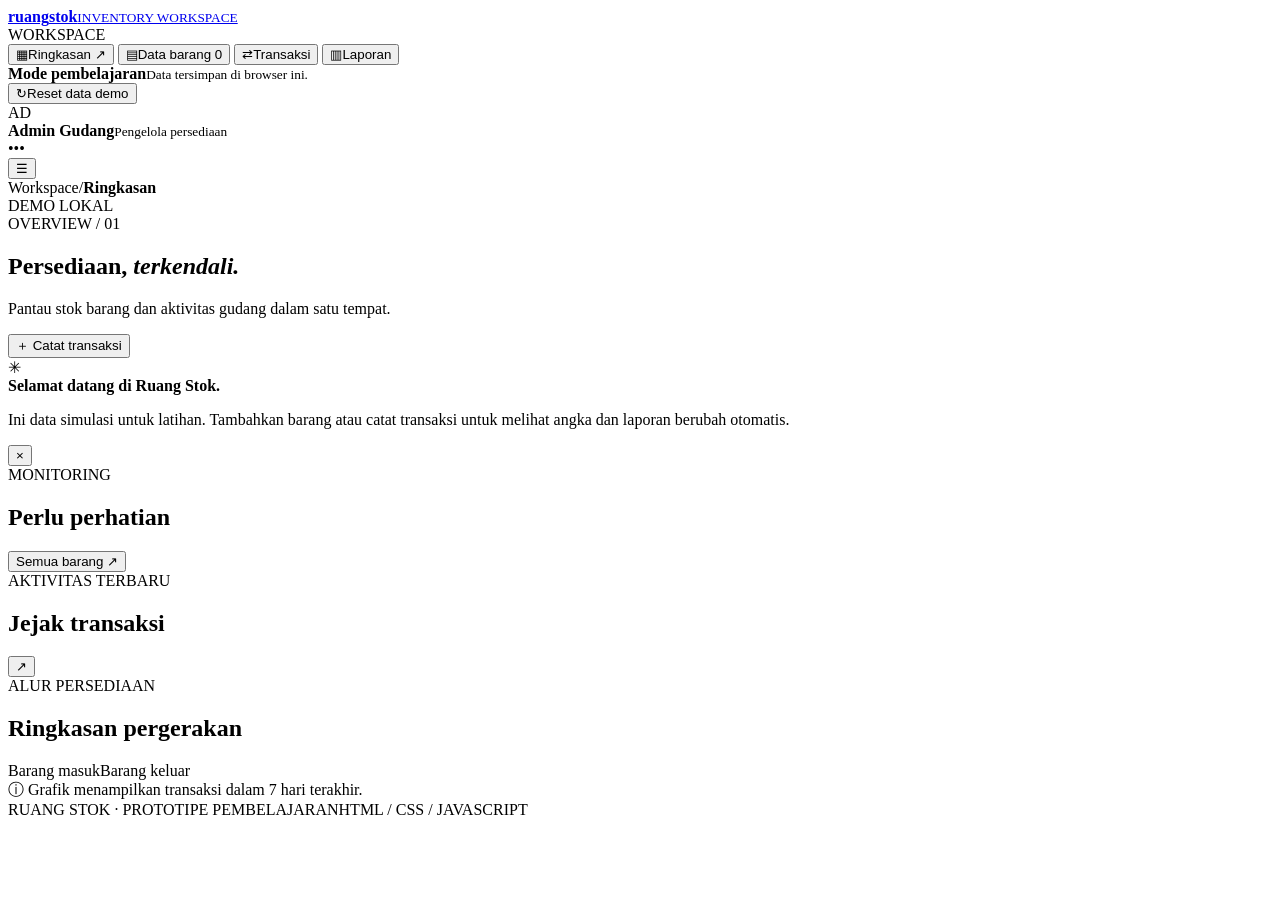
==== index.html @ 241772f0 "Add inventory app interface" ====
<!doctype html>
<html lang="id">
<head>
  <meta charset="utf-8">
  <meta name="viewport" content="width=device-width, initial-scale=1">
  <meta name="theme-color" content="#f6f7f4">
  <meta name="description" content="Sistem informasi persediaan sederhana untuk pembelajaran HTML, CSS, dan JavaScript tanpa database.">
  <title>Ruang Stok — Sistem Informasi Persediaan</title>
  <link rel="preconnect" href="https://fonts.googleapis.com">
  <link rel="preconnect" href="https://fonts.gstatic.com" crossorigin>
  <link href="https://fonts.googleapis.com/css2?family=DM+Mono:wght@400;500&family=DM+Sans:wght@400;500;600;700&family=Manrope:wght@400;500;600;700;800&display=swap" rel="stylesheet">
  <link rel="stylesheet" href="style.css">
</head>
<body>
  <div class="app-shell">
    <aside class="sidebar" id="sidebar">
      <a class="brand" href="#" data-page="dashboard" aria-label="Ruang Stok beranda">
        <span class="brand-mark"><span></span><span></span><span></span><span></span></span>
        <span class="brand-copy"><strong>ruang<span>stok</span></strong><small>INVENTORY WORKSPACE</small></span>
      </a>
      <div class="workspace-label">WORKSPACE</div>
      <nav class="nav-list" aria-label="Navigasi utama">
        <button class="nav-item active" data-page="dashboard"><span class="nav-icon">▦</span>Ringkasan <span class="nav-arrow">↗</span></button>
        <button class="nav-item" data-page="products"><span class="nav-icon">▤</span>Data barang <span class="nav-count" id="navProductCount">0</span></button>
        <button class="nav-item" data-page="transactions"><span class="nav-icon">⇄</span>Transaksi</button>
        <button class="nav-item" data-page="reports"><span class="nav-icon">▥</span>Laporan</button>
      </nav>
      <div class="sidebar-bottom">
        <div class="demo-note"><span class="demo-dot"></span><div><strong>Mode pembelajaran</strong><small>Data tersimpan di browser ini.</small></div></div>
        <button class="nav-item" data-action="reset"><span class="nav-icon">↻</span>Reset data demo</button>
        <div class="profile"><div class="avatar">AD</div><div class="profile-copy"><strong>Admin Gudang</strong><small>Pengelola persediaan</small></div><span class="profile-menu">•••</span></div>
      </div>
    </aside>
    <main class="main-area">
      <header class="topbar">
        <button class="mobile-menu" id="mobileMenu" aria-label="Buka menu">☰</button>
        <div class="breadcrumbs"><span>Workspace</span><span class="crumb-slash">/</span><strong id="breadcrumbTitle">Ringkasan</strong></div>
        <div class="topbar-right"><span class="live-status"><span></span> DEMO LOKAL</span><span class="top-date" id="todayDate"></span></div>
      </header>
      <section class="page-content" id="pageContent">
        <div class="page-heading"><div><div class="eyebrow"><span class="eyebrow-line"></span>OVERVIEW / 01</div><h1>Persediaan, <em>terkendali.</em></h1><p class="page-subtitle">Pantau stok barang dan aktivitas gudang dalam satu tempat.</p></div><button class="button button-dark" data-action="open-transaction" data-type="in"><span>＋</span> Catat transaksi</button></div>
        <div class="welcome-strip"><div class="welcome-icon">✳</div><div><strong>Selamat datang di Ruang Stok.</strong><p>Ini data simulasi untuk latihan. Tambahkan barang atau catat transaksi untuk melihat angka dan laporan berubah otomatis.</p></div><button class="strip-close" id="closeWelcome" aria-label="Tutup pemberitahuan">×</button></div>
        <div class="stats-grid" id="statsGrid"></div>
        <div class="dashboard-grid"><section class="panel stock-panel"><div class="panel-header"><div><div class="section-kicker">MONITORING</div><h2>Perlu perhatian</h2></div><button class="text-button" data-page="products">Semua barang <span>↗</span></button><div id="attentionList"></div></section><section class="panel activity-panel"><div class="panel-header"><div><div class="section-kicker">AKTIVITAS TERBARU</div><h2>Jejak transaksi</h2></div><button class="icon-button" data-page="transactions" aria-label="Lihat semua transaksi">↗</button></div><div id="recentActivity"></div></section></div>
        <section class="panel movement-panel"><div class="panel-header"><div><div class="section-kicker">ALUR PERSEDIAAN</div><h2>Ringkasan pergerakan</h2></div><div class="chart-legend"><span><i class="legend-in"></i>Barang masuk</span><span><i class="legend-out"></i>Barang keluar</span></div></div><div id="movementChart" class="movement-chart"></div><div class="chart-footnote">ⓘ Grafik menampilkan transaksi dalam 7 hari terakhir.</div></section>
        <footer class="page-footer"><span>RUANG STOK · PROTOTIPE PEMBELAJARAN</span><span>HTML / CSS / JAVASCRIPT</span></footer>
      </section>
    </main>
  </div>
  <div class="toast-region" id="toastRegion" aria-live="polite"></div>
  <div class="modal-backdrop" id="modalBackdrop" hidden><section class="modal" role="dialog" aria-modal="true" aria-labelledby="modalTitle"><div class="modal-header"><div><div class="section-kicker" id="modalKicker">FORM</div><h2 id="modalTitle">Tambah barang</h2></div><button class="modal-close" id="closeModal" aria-label="Tutup">×</button></div><form id="modalForm"><div id="modalFields" class="modal-fields"></div><div class="form-error" id="formError" role="alert"></div><div class="modal-actions"><button type="button" class="button button-light" id="cancelModal">Batal</button><button type="submit" class="button button-dark" id="submitModal">Simpan data ↗</button></div></form></section></div>
  <script src="script.js"></script>
</body>
</html>
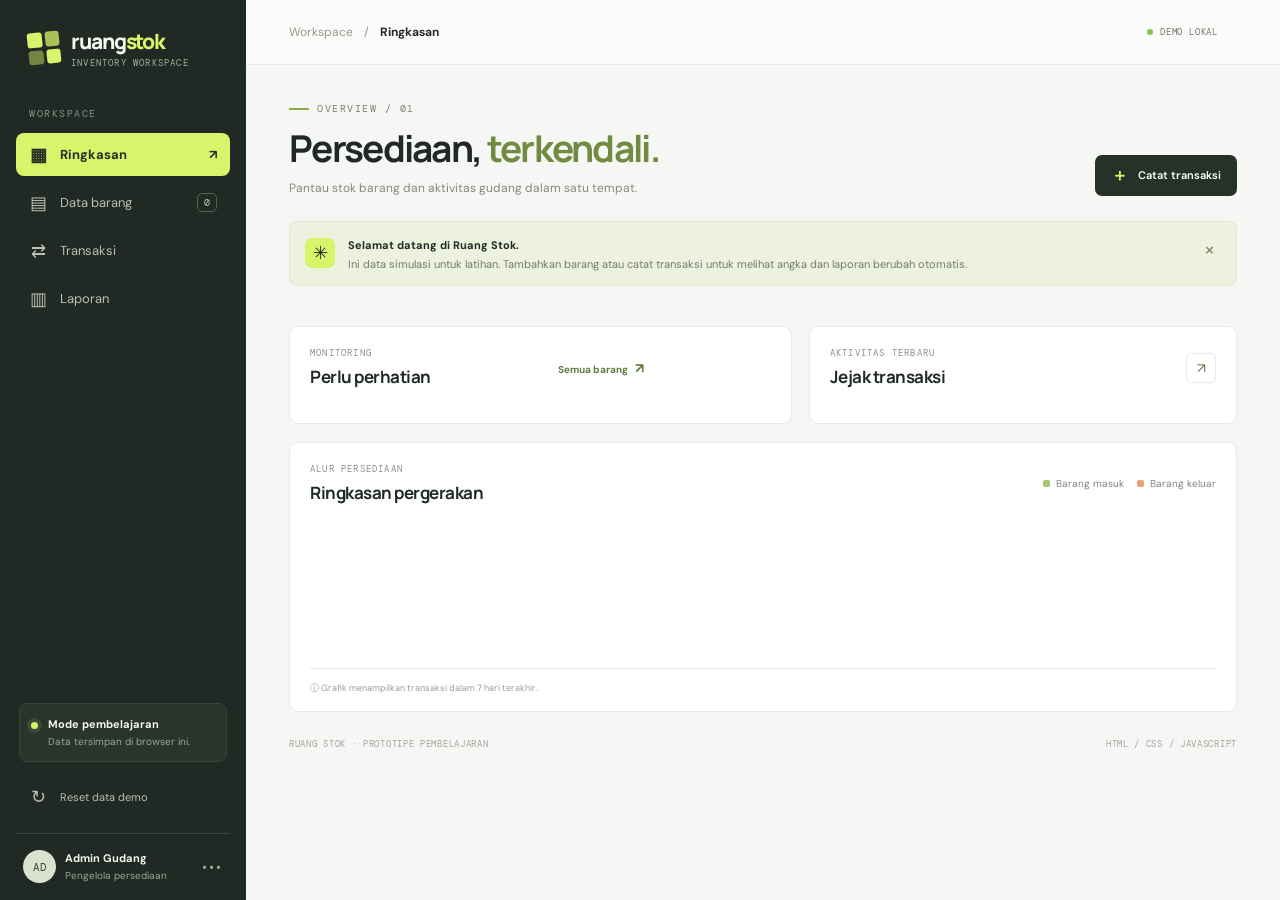
==== commit 155d5b07: "Format HTML for readability" ====
--- a/index.html
+++ b/index.html
@@ -1,54 +1,183 @@
 <!doctype html>
 <html lang="id">
-<head>
-  <meta charset="utf-8">
-  <meta name="viewport" content="width=device-width, initial-scale=1">
-  <meta name="theme-color" content="#f6f7f4">
-  <meta name="description" content="Sistem informasi persediaan sederhana untuk pembelajaran HTML, CSS, dan JavaScript tanpa database.">
-  <title>Ruang Stok — Sistem Informasi Persediaan</title>
-  <link rel="preconnect" href="https://fonts.googleapis.com">
-  <link rel="preconnect" href="https://fonts.gstatic.com" crossorigin>
-  <link href="https://fonts.googleapis.com/css2?family=DM+Mono:wght@400;500&family=DM+Sans:wght@400;500;600;700&family=Manrope:wght@400;500;600;700;800&display=swap" rel="stylesheet">
-  <link rel="stylesheet" href="style.css">
-</head>
-<body>
-  <div class="app-shell">
-    <aside class="sidebar" id="sidebar">
-      <a class="brand" href="#" data-page="dashboard" aria-label="Ruang Stok beranda">
-        <span class="brand-mark"><span></span><span></span><span></span><span></span></span>
-        <span class="brand-copy"><strong>ruang<span>stok</span></strong><small>INVENTORY WORKSPACE</small></span>
-      </a>
-      <div class="workspace-label">WORKSPACE</div>
-      <nav class="nav-list" aria-label="Navigasi utama">
-        <button class="nav-item active" data-page="dashboard"><span class="nav-icon">▦</span>Ringkasan <span class="nav-arrow">↗</span></button>
-        <button class="nav-item" data-page="products"><span class="nav-icon">▤</span>Data barang <span class="nav-count" id="navProductCount">0</span></button>
-        <button class="nav-item" data-page="transactions"><span class="nav-icon">⇄</span>Transaksi</button>
-        <button class="nav-item" data-page="reports"><span class="nav-icon">▥</span>Laporan</button>
-      </nav>
-      <div class="sidebar-bottom">
-        <div class="demo-note"><span class="demo-dot"></span><div><strong>Mode pembelajaran</strong><small>Data tersimpan di browser ini.</small></div></div>
-        <button class="nav-item" data-action="reset"><span class="nav-icon">↻</span>Reset data demo</button>
-        <div class="profile"><div class="avatar">AD</div><div class="profile-copy"><strong>Admin Gudang</strong><small>Pengelola persediaan</small></div><span class="profile-menu">•••</span></div>
-      </div>
-    </aside>
-    <main class="main-area">
-      <header class="topbar">
-        <button class="mobile-menu" id="mobileMenu" aria-label="Buka menu">☰</button>
-        <div class="breadcrumbs"><span>Workspace</span><span class="crumb-slash">/</span><strong id="breadcrumbTitle">Ringkasan</strong></div>
-        <div class="topbar-right"><span class="live-status"><span></span> DEMO LOKAL</span><span class="top-date" id="todayDate"></span></div>
-      </header>
-      <section class="page-content" id="pageContent">
-        <div class="page-heading"><div><div class="eyebrow"><span class="eyebrow-line"></span>OVERVIEW / 01</div><h1>Persediaan, <em>terkendali.</em></h1><p class="page-subtitle">Pantau stok barang dan aktivitas gudang dalam satu tempat.</p></div><button class="button button-dark" data-action="open-transaction" data-type="in"><span>＋</span> Catat transaksi</button></div>
-        <div class="welcome-strip"><div class="welcome-icon">✳</div><div><strong>Selamat datang di Ruang Stok.</strong><p>Ini data simulasi untuk latihan. Tambahkan barang atau catat transaksi untuk melihat angka dan laporan berubah otomatis.</p></div><button class="strip-close" id="closeWelcome" aria-label="Tutup pemberitahuan">×</button></div>
-        <div class="stats-grid" id="statsGrid"></div>
-        <div class="dashboard-grid"><section class="panel stock-panel"><div class="panel-header"><div><div class="section-kicker">MONITORING</div><h2>Perlu perhatian</h2></div><button class="text-button" data-page="products">Semua barang <span>↗</span></button><div id="attentionList"></div></section><section class="panel activity-panel"><div class="panel-header"><div><div class="section-kicker">AKTIVITAS TERBARU</div><h2>Jejak transaksi</h2></div><button class="icon-button" data-page="transactions" aria-label="Lihat semua transaksi">↗</button></div><div id="recentActivity"></div></section></div>
-        <section class="panel movement-panel"><div class="panel-header"><div><div class="section-kicker">ALUR PERSEDIAAN</div><h2>Ringkasan pergerakan</h2></div><div class="chart-legend"><span><i class="legend-in"></i>Barang masuk</span><span><i class="legend-out"></i>Barang keluar</span></div></div><div id="movementChart" class="movement-chart"></div><div class="chart-footnote">ⓘ Grafik menampilkan transaksi dalam 7 hari terakhir.</div></section>
-        <footer class="page-footer"><span>RUANG STOK · PROTOTIPE PEMBELAJARAN</span><span>HTML / CSS / JAVASCRIPT</span></footer>
-      </section>
-    </main>
-  </div>
-  <div class="toast-region" id="toastRegion" aria-live="polite"></div>
-  <div class="modal-backdrop" id="modalBackdrop" hidden><section class="modal" role="dialog" aria-modal="true" aria-labelledby="modalTitle"><div class="modal-header"><div><div class="section-kicker" id="modalKicker">FORM</div><h2 id="modalTitle">Tambah barang</h2></div><button class="modal-close" id="closeModal" aria-label="Tutup">×</button></div><form id="modalForm"><div id="modalFields" class="modal-fields"></div><div class="form-error" id="formError" role="alert"></div><div class="modal-actions"><button type="button" class="button button-light" id="cancelModal">Batal</button><button type="submit" class="button button-dark" id="submitModal">Simpan data ↗</button></div></form></section></div>
-  <script src="script.js"></script>
-</body>
-</html>+  <head>
+    <meta charset="utf-8">
+    <meta name="viewport" content="width=device-width, initial-scale=1">
+    <meta name="theme-color" content="#f6f7f4">
+    <meta name="description" content="Sistem informasi persediaan sederhana untuk pembelajaran HTML, CSS, dan JavaScript tanpa database.">
+    <title>Ruang Stok — Sistem Informasi Persediaan</title>
+    <link rel="preconnect" href="https://fonts.googleapis.com">
+    <link rel="preconnect" href="https://fonts.gstatic.com" crossorigin>
+    <link href="https://fonts.googleapis.com/css2?family=DM+Mono:wght@400;500&family=DM+Sans:wght@400;500;600;700&family=Manrope:wght@400;500;600;700;800&display=swap" rel="stylesheet">
+    <link rel="stylesheet" href="style.css">
+  </head>
+  <body>
+    <div class="app-shell">
+      <aside class="sidebar" id="sidebar">
+        <a class="brand" href="#" data-page="dashboard" aria-label="Ruang Stok beranda">
+          <span class="brand-mark">
+            <span>
+            </span>
+            <span>
+            </span>
+            <span>
+            </span>
+            <span>
+            </span>
+          </span>
+          <span class="brand-copy">
+            <strong>ruang<span>stok</span>
+            </strong>
+            <small>INVENTORY WORKSPACE</small>
+          </span>
+        </a>
+        <div class="workspace-label">WORKSPACE</div>
+        <nav class="nav-list" aria-label="Navigasi utama">
+          <button class="nav-item active" data-page="dashboard">
+            <span class="nav-icon">▦</span>Ringkasan <span class="nav-arrow">↗</span>
+          </button>
+          <button class="nav-item" data-page="products">
+            <span class="nav-icon">▤</span>Data barang <span class="nav-count" id="navProductCount">0</span>
+          </button>
+          <button class="nav-item" data-page="transactions">
+            <span class="nav-icon">⇄</span>Transaksi</button>
+          <button class="nav-item" data-page="reports">
+            <span class="nav-icon">▥</span>Laporan</button>
+        </nav>
+        <div class="sidebar-bottom">
+          <div class="demo-note">
+            <span class="demo-dot">
+            </span>
+            <div>
+              <strong>Mode pembelajaran</strong>
+              <small>Data tersimpan di browser ini.</small>
+            </div>
+          </div>
+          <button class="nav-item" data-action="reset">
+            <span class="nav-icon">↻</span>Reset data demo</button>
+          <div class="profile">
+            <div class="avatar">AD</div>
+            <div class="profile-copy">
+              <strong>Admin Gudang</strong>
+              <small>Pengelola persediaan</small>
+            </div>
+            <span class="profile-menu">•••</span>
+          </div>
+        </div>
+      </aside>
+      <main class="main-area">
+        <header class="topbar">
+          <button class="mobile-menu" id="mobileMenu" aria-label="Buka menu">☰</button>
+          <div class="breadcrumbs">
+            <span>Workspace</span>
+            <span class="crumb-slash">/</span>
+            <strong id="breadcrumbTitle">Ringkasan</strong>
+          </div>
+          <div class="topbar-right">
+            <span class="live-status">
+              <span>
+              </span> DEMO LOKAL</span>
+              <span class="top-date" id="todayDate">
+              </span>
+            </div>
+          </header>
+          <section class="page-content" id="pageContent">
+            <div class="page-heading">
+              <div>
+                <div class="eyebrow">
+                  <span class="eyebrow-line">
+                  </span>OVERVIEW / 01</div>
+                  <h1>Persediaan, <em>terkendali.</em>
+                  </h1>
+                  <p class="page-subtitle">Pantau stok barang dan aktivitas gudang dalam satu tempat.</p>
+                </div>
+                <button class="button button-dark" data-action="open-transaction" data-type="in">
+                  <span>＋</span> Catat transaksi</button>
+              </div>
+              <div class="welcome-strip">
+                <div class="welcome-icon">✳</div>
+                <div>
+                  <strong>Selamat datang di Ruang Stok.</strong>
+                  <p>Ini data simulasi untuk latihan. Tambahkan barang atau catat transaksi untuk melihat angka dan laporan berubah otomatis.</p>
+                </div>
+                <button class="strip-close" id="closeWelcome" aria-label="Tutup pemberitahuan">×</button>
+              </div>
+              <div class="stats-grid" id="statsGrid">
+              </div>
+              <div class="dashboard-grid">
+                <section class="panel stock-panel">
+                  <div class="panel-header">
+                    <div>
+                      <div class="section-kicker">MONITORING</div>
+                      <h2>Perlu perhatian</h2>
+                    </div>
+                    <button class="text-button" data-page="products">Semua barang <span>↗</span>
+                    </button>
+                    <div id="attentionList">
+                    </div>
+                  </section>
+                  <section class="panel activity-panel">
+                    <div class="panel-header">
+                      <div>
+                        <div class="section-kicker">AKTIVITAS TERBARU</div>
+                        <h2>Jejak transaksi</h2>
+                      </div>
+                      <button class="icon-button" data-page="transactions" aria-label="Lihat semua transaksi">↗</button>
+                    </div>
+                    <div id="recentActivity">
+                    </div>
+                  </section>
+                </div>
+                <section class="panel movement-panel">
+                  <div class="panel-header">
+                    <div>
+                      <div class="section-kicker">ALUR PERSEDIAAN</div>
+                      <h2>Ringkasan pergerakan</h2>
+                    </div>
+                    <div class="chart-legend">
+                      <span>
+                        <i class="legend-in">
+                        </i>Barang masuk</span>
+                        <span>
+                          <i class="legend-out">
+                          </i>Barang keluar</span>
+                        </div>
+                      </div>
+                      <div id="movementChart" class="movement-chart">
+                      </div>
+                      <div class="chart-footnote">ⓘ Grafik menampilkan transaksi dalam 7 hari terakhir.</div>
+                    </section>
+                    <footer class="page-footer">
+                      <span>RUANG STOK · PROTOTIPE PEMBELAJARAN</span>
+                      <span>HTML / CSS / JAVASCRIPT</span>
+                    </footer>
+                  </section>
+                </main>
+              </div>
+              <div class="toast-region" id="toastRegion" aria-live="polite">
+              </div>
+              <div class="modal-backdrop" id="modalBackdrop" hidden>
+                <section class="modal" role="dialog" aria-modal="true" aria-labelledby="modalTitle">
+                  <div class="modal-header">
+                    <div>
+                      <div class="section-kicker" id="modalKicker">FORM</div>
+                      <h2 id="modalTitle">Tambah barang</h2>
+                    </div>
+                    <button class="modal-close" id="closeModal" aria-label="Tutup">×</button>
+                  </div>
+                  <form id="modalForm">
+                    <div id="modalFields" class="modal-fields">
+                    </div>
+                    <div class="form-error" id="formError" role="alert">
+                    </div>
+                    <div class="modal-actions">
+                      <button type="button" class="button button-light" id="cancelModal">Batal</button>
+                      <button type="submit" class="button button-dark" id="submitModal">Simpan data ↗</button>
+                    </div>
+                  </form>
+                </section>
+              </div>
+              <script src="script.js">
+              </script>
+            </body>
+          </html>
--- a/style.css
+++ b/style.css
@@ -0,0 +1 @@
+:root{--paper:#f6f7f4;--white:#fff;--ink:#202923;--muted:#7d857d;--line:#e7eae3;--green:#d9f36a;--green-dark:#315e36;--orange:#e98c58;--red:#c95748;--shadow:0 12px 36px rgba(30,43,32,.055);--sans:"DM Sans",sans-serif;--display:"Manrope",sans-serif;--mono:"DM Mono",monospace}*{box-sizing:border-box}body{margin:0;background:var(--paper);color:var(--ink);font-family:var(--sans);font-size:14px;-webkit-font-smoothing:antialiased}button,input,select{font:inherit}button{cursor:pointer}button:focus-visible,input:focus-visible,select:focus-visible{outline:3px solid #9bbd54;outline-offset:2px}.sidebar{position:fixed;inset:0 auto 0 0;width:246px;background:#202923;color:#f5f7ef;padding:27px 16px 15px;display:flex;flex-direction:column;z-index:20}.brand{display:flex;align-items:center;gap:11px;padding:0 12px 38px;text-decoration:none;color:inherit}.brand-mark{width:32px;height:32px;display:grid;grid-template-columns:repeat(2,1fr);gap:3px;transform:rotate(-6deg)}.brand-mark span{background:var(--green);border-radius:3px}.brand-mark span:nth-child(2){opacity:.75}.brand-mark span:nth-child(3){opacity:.45}.brand-copy{display:flex;flex-direction:column;gap:2px}.brand-copy strong{font:800 21px var(--display);letter-spacing:-1.1px}.brand-copy strong span{color:var(--green)}.brand-copy small{font:9px var(--mono);letter-spacing:1.2px;color:#a3ada1}.workspace-label,.section-kicker,.eyebrow{font:10px var(--mono);letter-spacing:1.5px}.workspace-label{padding:0 13px 13px;color:#879187}.nav-list{display:grid;gap:5px}.nav-item{border:0;background:transparent;color:#b8c0b6;min-height:43px;padding:0 13px;display:flex;align-items:center;gap:12px;text-align:left;border-radius:8px;font-size:13px;transition:background .15s,color .15s;width:100%}.nav-item:hover{background:#2b352c;color:white}.nav-item.active{background:var(--green);color:#263026;font-weight:700}.nav-icon{width:19px;text-align:center;font-size:18px}.nav-arrow{margin-left:auto}.nav-count{margin-left:auto;border:1px solid #536052;border-radius:5px;padding:2px 6px;font:10px var(--mono)}.sidebar-bottom{margin-top:auto}.demo-note{display:flex;align-items:flex-start;gap:10px;background:#29342b;border:1px solid #39453a;border-radius:8px;padding:13px 11px;margin:0 3px 13px}.demo-dot{width:7px;height:7px;flex-shrink:0;margin-top:5px;border-radius:50%;background:var(--green);box-shadow:0 0 0 4px #3b4a35}.demo-note div,.profile-copy{display:flex;flex-direction:column;gap:4px}.demo-note strong,.profile-copy strong{font-size:11px}.demo-note small,.profile-copy small{font-size:10px;color:#9aa69a}.sidebar-bottom>.nav-item{font-size:11px;margin-bottom:15px}.profile{border-top:1px solid #3a443a;padding:16px 7px 2px;display:flex;align-items:center;gap:9px}.avatar{height:33px;width:33px;border-radius:50%;background:#d9e2ce;color:#334333;display:grid;place-items:center;font:11px var(--mono)}.profile-menu{margin-left:auto;color:#9aa69a;letter-spacing:2px}.main-area{margin-left:246px;min-height:100vh}.topbar{height:65px;border-bottom:1px solid var(--line);display:flex;align-items:center;justify-content:space-between;padding:0 43px;background:rgba(255,255,255,.55)}.breadcrumbs{display:flex;align-items:center;gap:11px;font-size:12px;color:#92998f}.breadcrumbs strong{color:var(--ink)}.topbar-right{display:flex;align-items:center;gap:19px}.live-status{font:9px var(--mono);letter-spacing:.8px;color:#6c766a;display:flex;align-items:center;gap:7px}.live-status span{width:6px;height:6px;border-radius:50%;background:#8ebf4c}.top-date{font:10px var(--mono);color:#8a9288}.mobile-menu{display:none}.page-content{max-width:1440px;margin:auto;padding:37px 43px 20px}.page-heading{display:flex;align-items:flex-end;justify-content:space-between;gap:20px;margin-bottom:25px}.eyebrow{color:#7a8377;display:flex;align-items:center;gap:8px;margin-bottom:12px}.eyebrow-line{width:20px;height:2px;background:#8aab43}h1,h2,p{margin:0}h1{font:700 clamp(27px,3vw,37px)/1.18 var(--display);letter-spacing:-1.7px}h1 em{font-style:normal;color:#718b43}.page-subtitle{margin-top:9px;color:#828980;font-size:12px}.button{border:0;border-radius:7px;min-height:41px;padding:0 16px;display:inline-flex;align-items:center;justify-content:center;gap:10px;font-weight:600;font-size:11px;transition:transform .15s}.button:hover{transform:translateY(-1px)}.button-dark{background:#263128;color:white}.button-dark:hover{background:#354438}.button-dark span{font-size:17px;color:var(--green)}.button-light{background:#f0f2ec;color:#485147}.welcome-strip{display:flex;align-items:center;gap:13px;background:#edf2df;border:1px solid #e1e8cc;padding:13px 15px;border-radius:8px;margin-bottom:21px}.welcome-icon{width:30px;height:30px;display:grid;place-items:center;background:var(--green);border-radius:7px;font-size:18px;flex-shrink:0}.welcome-strip strong{font-size:11px}.welcome-strip p{font-size:11px;color:#727c69;margin-top:3px;line-height:1.5}.strip-close{border:0;background:transparent;color:#7c866d;font-size:20px;margin-left:auto;align-self:flex-start}.stats-grid{display:grid;grid-template-columns:repeat(4,minmax(0,1fr));gap:13px;margin-bottom:19px}.stat-card{background:var(--white);border:1px solid var(--line);border-radius:9px;padding:17px;min-width:0}.stat-top{display:flex;align-items:center;justify-content:space-between;gap:8px}.stat-label{font-size:11px;color:#7d867b}.stat-icon{height:28px;width:28px;display:grid;place-items:center;border-radius:7px;background:#f1f4e9;color:#52683b;font-size:16px}.stat-value{font:700 29px var(--display);letter-spacing:-1.3px;margin:13px 0 8px}.stat-bottom{display:flex;align-items:center;gap:6px;font-size:10px;color:#8b9388}.warning{color:#b66b40}.positive{color:#54834b}.stat-mini{margin-left:auto;font:9px var(--mono);color:#a0a79d}.dashboard-grid{display:grid;grid-template-columns:minmax(0,1.08fr) minmax(0,.92fr);gap:17px;margin-bottom:18px}.panel{background:var(--white);border:1px solid var(--line);border-radius:9px;padding:20px 20px 16px;min-width:0}.panel-header{display:flex;align-items:center;justify-content:space-between;gap:12px;margin-bottom:19px}.section-kicker{font-size:9px;color:#8a9287;letter-spacing:1.2px;margin-bottom:6px}.panel h2,.modal h2{font:700 17px var(--display);letter-spacing:-.5px}.text-button{border:0;background:transparent;color:#627c3e;font-size:10px;font-weight:700;white-space:nowrap}.text-button span{font-size:14px;margin-left:5px}.icon-button{border:1px solid var(--line);background:white;border-radius:6px;width:30px;height:30px;color:#63744d}.attention-list,.activity-list{display:grid}.attention-row{display:grid;grid-template-columns:minmax(0,1fr) auto;align-items:center;gap:10px;padding:12px 0;border-top:1px solid #f0f1ed}.attention-row:first-child{border-top:0;padding-top:0}.product-identity{display:flex;align-items:center;gap:10px;min-width:0}.product-swatch{width:34px;height:34px;flex-shrink:0;display:grid;place-items:center;border-radius:7px;background:#f0f3e8;color:#65794c;font-size:16px}.product-swatch.orange{background:#fbefe6;color:#b8774f}.product-swatch.purple{background:#f1edf8;color:#8c79a6}.product-name{font-size:11px;font-weight:700;white-space:nowrap;overflow:hidden;text-overflow:ellipsis}.product-code{font:9px var(--mono);color:#969d92;margin-top:4px}.stock-side{text-align:right}.stock-number{font:12px var(--mono);font-weight:500}.stock-unit{font-size:9px;color:#90988e;margin-top:4px}.stock-bar{width:73px;height:4px;border-radius:9px;background:#edf0e9;margin-top:7px;margin-left:auto;overflow:hidden}.stock-bar span{display:block;height:100%;background:#d9a16d;border-radius:9px}.status-pill{display:inline-flex;align-items:center;gap:5px;font-size:9px;font-weight:600;padding:5px 7px;border-radius:4px;background:#fff0e7;color:#b66a3b;white-space:nowrap}.status-pill:before{content:"";width:5px;height:5px;border-radius:50%;background:currentColor}.status-pill.ok{background:#edf5e4;color:#648246}.empty-state{padding:26px 8px;text-align:center;color:#8a9287;font-size:11px;line-height:1.7}.activity-row{display:grid;grid-template-columns:32px minmax(0,1fr) auto;align-items:center;gap:10px;padding:11px 0;border-top:1px solid #f0f1ed}.activity-row:first-child{border-top:0;padding-top:0}.activity-icon{width:31px;height:31px;display:grid;place-items:center;border-radius:7px;background:#edf5e5;color:#648448;font-size:15px}.activity-icon.out{background:#fbefe6;color:#b8784d}.activity-main{min-width:0}.activity-main strong{font-size:10px;display:block;white-space:nowrap;overflow:hidden;text-overflow:ellipsis}.activity-main small{font-size:9px;color:#92998e;display:block;margin-top:4px}.activity-qty{font:11px var(--mono);font-weight:500}.activity-qty.in{color:#648448}.activity-qty.out{color:#bc7950}.movement-panel{margin-bottom:22px}.chart-legend{display:flex;align-items:center;gap:13px;color:#7c857a;font-size:10px}.chart-legend span{display:flex;align-items:center;gap:6px}.chart-legend i{width:7px;height:7px;border-radius:2px;display:inline-block}.legend-in{background:#a7c76b}.legend-out{background:#e5a477}.movement-chart{height:146px;display:grid;grid-template-columns:repeat(7,minmax(0,1fr));gap:12px;padding:5px 8px 0;border-bottom:1px solid var(--line)}.chart-day{display:flex;flex-direction:column;align-items:center;justify-content:flex-end;min-width:0;height:100%;gap:7px}.bar-pair{height:111px;width:100%;display:flex;align-items:flex-end;justify-content:center;gap:4px}.bar{width:min(15px,34%);min-height:3px;border-radius:3px 3px 0 0;background:#a7c76b}.bar.out{background:#e5a477}.chart-day label{font:9px var(--mono);color:#9aa196;padding-bottom:10px}.chart-footnote{font-size:9px;color:#969d92;margin-top:13px}.page-footer{display:flex;justify-content:space-between;gap:12px;padding:4px 0 9px;font:9px var(--mono);letter-spacing:.7px;color:#a0a69d}.subpage-toolbar{display:flex;align-items:center;justify-content:space-between;gap:12px;margin:24px 0 15px}.search-box{position:relative;max-width:330px;width:100%}.search-box span{position:absolute;left:12px;top:10px;color:#8b9388;font-size:16px}.search-box input{width:100%;height:38px;border:1px solid var(--line);border-radius:7px;background:white;padding:0 12px 0 35px;font-size:11px;outline:none}.toolbar-filters{display:flex;gap:8px}.filter-select{height:38px;border:1px solid var(--line);background:white;border-radius:7px;padding:0 10px;color:#5d665a;font-size:10px}.table-wrap{overflow-x:auto;border:1px solid var(--line);border-radius:9px;background:white}.data-table{width:100%;border-collapse:collapse;white-space:nowrap}.data-table th{background:#fafbf8;text-align:left;padding:13px 16px;font:9px var(--mono);letter-spacing:.6px;color:#8a9287;border-bottom:1px solid var(--line)}.data-table td{padding:13px 16px;border-bottom:1px solid #eff1ec;font-size:11px}.data-table tr:last-child td{border-bottom:0}.data-table tbody tr:hover{background:#fcfdf9}.table-product{display:flex;align-items:center;gap:9px}.table-product .product-swatch{width:30px;height:30px}.table-product strong{font-size:11px;display:block}.table-product small{font:9px var(--mono);color:#949b90;display:block;margin-top:3px}.table-number{font:11px var(--mono)}.table-actions{display:flex;gap:5px}.small-action{border:1px solid var(--line);border-radius:5px;background:white;padding:6px 8px;color:#6d7669;font-size:10px}.small-action:hover{background:#f1f4e9}.small-action.danger:hover{background:#fff0ed;color:#b34c40}.table-footer{display:flex;align-items:center;justify-content:space-between;padding:13px 16px;color:#899186;font-size:10px}.transaction-cards{display:grid;grid-template-columns:repeat(2,minmax(0,1fr));gap:14px;margin:22px 0}.transaction-card{border:1px solid var(--line);background:white;border-radius:9px;padding:18px;display:flex;align-items:center;gap:13px;text-align:left}.transaction-card:hover{border-color:#b7c993}.big-icon{width:42px;height:42px;display:grid;place-items:center;background:#edf5e5;color:#5d8141;border-radius:9px;font-size:22px}.out-card .big-icon{background:#fbefe6;color:#b8784d}.transaction-card strong{font-size:12px;display:block}.transaction-card small{font-size:10px;color:#8c9489;display:block;margin-top:5px}.transaction-card .go{margin-left:auto;font-size:17px;color:#8c9788}.report-grid{display:grid;grid-template-columns:repeat(3,minmax(0,1fr));gap:13px;margin:22px 0}.report-card{background:white;border:1px solid var(--line);border-radius:9px;padding:17px}.report-card span{font-size:10px;color:#818a7e}.report-card strong{display:block;font:700 24px var(--display);letter-spacing:-.7px;margin:10px 0 5px}.report-card small{font-size:10px;color:#969d92}.report-actions{display:flex;gap:8px;flex-wrap:wrap}.modal-backdrop{position:fixed;inset:0;background:rgba(24,32,25,.43);z-index:50;display:grid;place-items:center;padding:18px;backdrop-filter:blur(3px)}.modal-backdrop[hidden]{display:none}.modal{width:min(100%,490px);max-height:90vh;overflow-y:auto;background:white;border-radius:12px;padding:25px;box-shadow:0 25px 80px #1b271d35}.modal-header{display:flex;justify-content:space-between;align-items:flex-start;margin-bottom:22px}.modal-close{border:1px solid var(--line);background:white;border-radius:7px;width:31px;height:31px;font-size:20px;color:#7c8579}.modal-fields{display:grid;grid-template-columns:repeat(2,minmax(0,1fr));gap:15px}.field{display:flex;flex-direction:column;gap:7px;min-width:0}.field.full{grid-column:1/-1}.field label{font-size:10px;font-weight:700;color:#5d675b}.field input,.field select{width:100%;min-width:0;height:40px;border:1px solid #e2e6dc;border-radius:6px;padding:0 11px;background:#fcfdfb;color:#293229;font-size:11px}.field-hint{font-size:9px;color:#92998e;line-height:1.5}.form-error{color:#b94b3f;font-size:10px;margin-top:12px}.form-error:not(:empty){padding:9px;background:#fff1ee;border-radius:5px}.modal-actions{display:flex;justify-content:flex-end;gap:8px;border-top:1px solid var(--line);padding-top:17px;margin-top:19px}.toast-region{position:fixed;bottom:22px;right:22px;z-index:80;display:grid;gap:8px}.toast{background:#263128;color:white;border-radius:8px;padding:12px 16px;box-shadow:var(--shadow);font-size:11px;display:flex;align-items:center;gap:9px}.toast:before{content:"✓";color:var(--green);font-weight:700}.toast.error:before{content:"!";color:#f3a58b}.empty-table{text-align:center;padding:36px 12px;color:#90988d;font-size:11px}@media(max-width:1100px){.sidebar{width:220px}.main-area{margin-left:220px}.topbar{padding:0 27px}.page-content{padding:30px 27px 18px}.stats-grid{grid-template-columns:repeat(2,minmax(0,1fr))}.dashboard-grid{grid-template-columns:1fr}}@media(max-width:700px){.sidebar{transform:translateX(-100%);transition:transform .2s;box-shadow:15px 0 35px #1a261a18}.sidebar.open{transform:translateX(0)}.main-area{margin-left:0}.topbar{height:57px;padding:0 17px;gap:12px}.mobile-menu{display:block;border:1px solid var(--line);background:white;border-radius:6px;width:31px;height:31px;color:#4c584a}.breadcrumbs{margin-right:auto;font-size:11px}.topbar-right{gap:0}.top-date{display:none}.live-status{font-size:8px}.page-content{padding:27px 16px 15px}.page-heading{align-items:flex-start;flex-direction:column;gap:17px}.page-heading .button{width:100%}h1{font-size:29px}.welcome-strip{align-items:flex-start}.welcome-strip p{line-height:1.6}.stats-grid{gap:9px}.stat-card{padding:13px}.stat-value{font-size:25px}.stat-label{font-size:10px}.stat-mini{display:none}.dashboard-grid{gap:12px}.panel{padding:16px 13px 13px}.panel-header{gap:7px}.panel h2{font-size:15px}.movement-chart{gap:5px;padding-inline:0}.bar-pair{gap:3px}.bar{width:35%}.page-footer{font-size:8px;flex-direction:column;gap:5px}.subpage-toolbar{align-items:stretch;flex-direction:column}.search-box{max-width:none}.toolbar-filters{width:100%}.filter-select{flex:1;min-width:0}.transaction-cards{grid-template-columns:1fr}.report-grid{grid-template-columns:repeat(2,minmax(0,1fr));gap:9px}.report-card{padding:13px}.report-card strong{font-size:21px}.modal{padding:19px}.modal-fields{grid-template-columns:1fr}.field.full{grid-column:auto}.toast-region{bottom:12px;right:12px;left:12px}.toast{justify-content:center}}@media(prefers-reduced-motion:reduce){*,*::before,*::after{animation-duration:.01ms!important;transition-duration:.01ms!important;scroll-behavior:auto!important}}
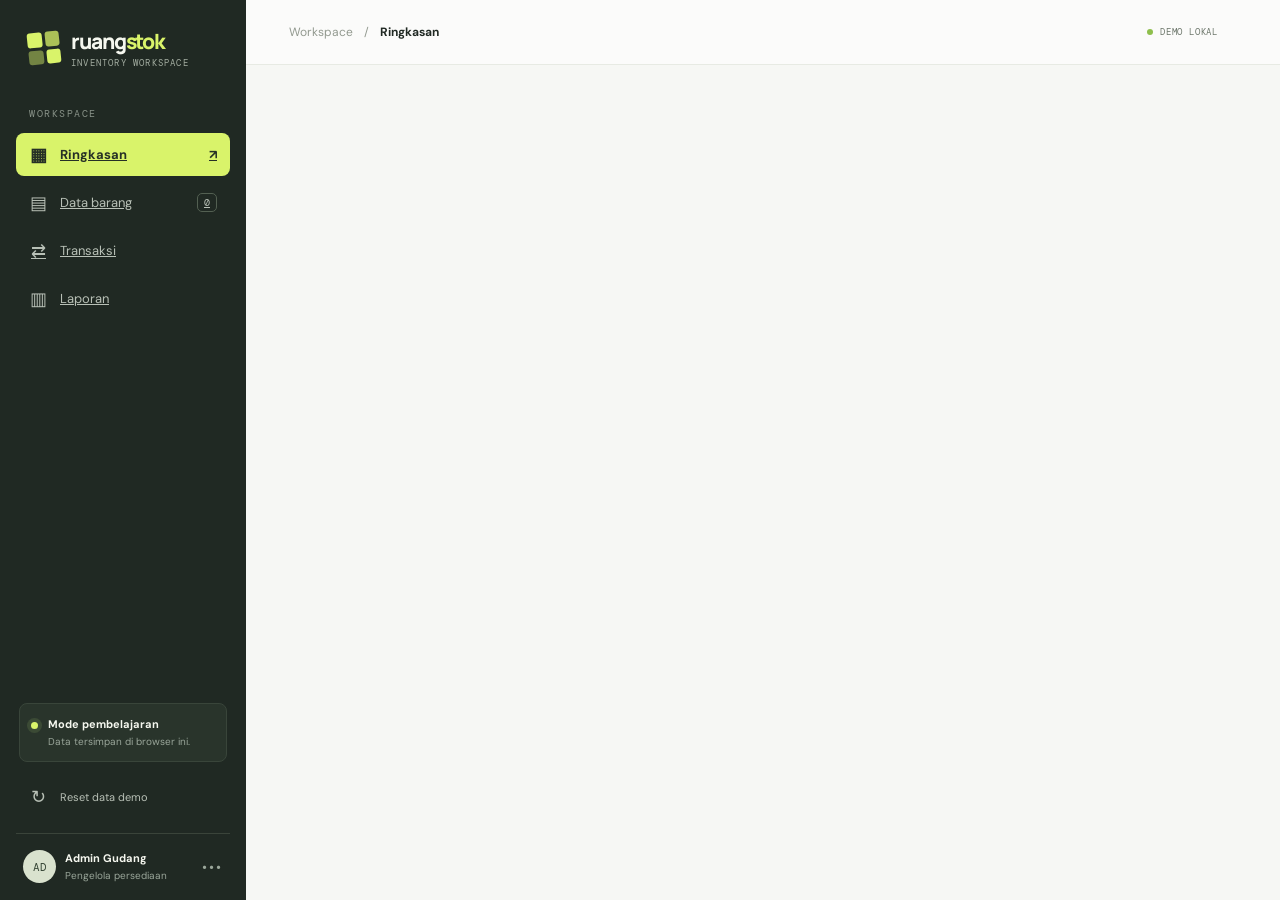
==== commit 7a62411d: "Split inventory dashboard into separate pages" ====
--- a/index.html
+++ b/index.html
@@ -5,7 +5,7 @@
     <meta name="viewport" content="width=device-width, initial-scale=1">
     <meta name="theme-color" content="#f6f7f4">
     <meta name="description" content="Sistem informasi persediaan sederhana untuk pembelajaran HTML, CSS, dan JavaScript tanpa database.">
-    <title>Ruang Stok — Sistem Informasi Persediaan</title>
+    <title>Ringkasan — Ruang Stok</title>
     <link rel="preconnect" href="https://fonts.googleapis.com">
     <link rel="preconnect" href="https://fonts.gstatic.com" crossorigin>
     <link href="https://fonts.googleapis.com/css2?family=DM+Mono:wght@400;500&family=DM+Sans:wght@400;500;600;700&family=Manrope:wght@400;500;600;700;800&display=swap" rel="stylesheet">
@@ -14,7 +14,7 @@
   <body>
     <div class="app-shell">
       <aside class="sidebar" id="sidebar">
-        <a class="brand" href="#" data-page="dashboard" aria-label="Ruang Stok beranda">
+        <a class="brand" href="index.html" data-page="dashboard" aria-label="Ruang Stok beranda">
           <span class="brand-mark">
             <span>
             </span>
@@ -33,16 +33,16 @@
         </a>
         <div class="workspace-label">WORKSPACE</div>
         <nav class="nav-list" aria-label="Navigasi utama">
-          <button class="nav-item active" data-page="dashboard">
+          <a class="nav-item active" href="index.html" data-page="dashboard">
             <span class="nav-icon">▦</span>Ringkasan <span class="nav-arrow">↗</span>
-          </button>
-          <button class="nav-item" data-page="products">
+          </a>
+          <a class="nav-item" href="barang.html" data-page="products">
             <span class="nav-icon">▤</span>Data barang <span class="nav-count" id="navProductCount">0</span>
-          </button>
-          <button class="nav-item" data-page="transactions">
-            <span class="nav-icon">⇄</span>Transaksi</button>
-          <button class="nav-item" data-page="reports">
-            <span class="nav-icon">▥</span>Laporan</button>
+          </a>
+          <a class="nav-item" href="transaksi.html" data-page="transactions">
+            <span class="nav-icon">⇄</span>Transaksi</a>
+          <a class="nav-item" href="laporan.html" data-page="reports">
+            <span class="nav-icon">▥</span>Laporan</a>
         </nav>
         <div class="sidebar-bottom">
           <div class="demo-note">
@@ -81,78 +81,8 @@
               </span>
             </div>
           </header>
-          <section class="page-content" id="pageContent">
-            <div class="page-heading">
-              <div>
-                <div class="eyebrow">
-                  <span class="eyebrow-line">
-                  </span>OVERVIEW / 01</div>
-                  <h1>Persediaan, <em>terkendali.</em>
-                  </h1>
-                  <p class="page-subtitle">Pantau stok barang dan aktivitas gudang dalam satu tempat.</p>
-                </div>
-                <button class="button button-dark" data-action="open-transaction" data-type="in">
-                  <span>＋</span> Catat transaksi</button>
-              </div>
-              <div class="welcome-strip">
-                <div class="welcome-icon">✳</div>
-                <div>
-                  <strong>Selamat datang di Ruang Stok.</strong>
-                  <p>Ini data simulasi untuk latihan. Tambahkan barang atau catat transaksi untuk melihat angka dan laporan berubah otomatis.</p>
-                </div>
-                <button class="strip-close" id="closeWelcome" aria-label="Tutup pemberitahuan">×</button>
-              </div>
-              <div class="stats-grid" id="statsGrid">
-              </div>
-              <div class="dashboard-grid">
-                <section class="panel stock-panel">
-                  <div class="panel-header">
-                    <div>
-                      <div class="section-kicker">MONITORING</div>
-                      <h2>Perlu perhatian</h2>
-                    </div>
-                    <button class="text-button" data-page="products">Semua barang <span>↗</span>
-                    </button>
-                    <div id="attentionList">
-                    </div>
-                  </section>
-                  <section class="panel activity-panel">
-                    <div class="panel-header">
-                      <div>
-                        <div class="section-kicker">AKTIVITAS TERBARU</div>
-                        <h2>Jejak transaksi</h2>
-                      </div>
-                      <button class="icon-button" data-page="transactions" aria-label="Lihat semua transaksi">↗</button>
-                    </div>
-                    <div id="recentActivity">
-                    </div>
-                  </section>
-                </div>
-                <section class="panel movement-panel">
-                  <div class="panel-header">
-                    <div>
-                      <div class="section-kicker">ALUR PERSEDIAAN</div>
-                      <h2>Ringkasan pergerakan</h2>
-                    </div>
-                    <div class="chart-legend">
-                      <span>
-                        <i class="legend-in">
-                        </i>Barang masuk</span>
-                        <span>
-                          <i class="legend-out">
-                          </i>Barang keluar</span>
-                        </div>
-                      </div>
-                      <div id="movementChart" class="movement-chart">
-                      </div>
-                      <div class="chart-footnote">ⓘ Grafik menampilkan transaksi dalam 7 hari terakhir.</div>
-                    </section>
-                    <footer class="page-footer">
-                      <span>RUANG STOK · PROTOTIPE PEMBELAJARAN</span>
-                      <span>HTML / CSS / JAVASCRIPT</span>
-                    </footer>
-                  </section>
-                </main>
+          <section class="page-content" id="pageContent"></section>
+      </main>
               </div>
               <div class="toast-region" id="toastRegion" aria-live="polite">
               </div>
--- a/style.css
+++ b/style.css
@@ -1 +1,1203 @@
-:root{--paper:#f6f7f4;--white:#fff;--ink:#202923;--muted:#7d857d;--line:#e7eae3;--green:#d9f36a;--green-dark:#315e36;--orange:#e98c58;--red:#c95748;--shadow:0 12px 36px rgba(30,43,32,.055);--sans:"DM Sans",sans-serif;--display:"Manrope",sans-serif;--mono:"DM Mono",monospace}*{box-sizing:border-box}body{margin:0;background:var(--paper);color:var(--ink);font-family:var(--sans);font-size:14px;-webkit-font-smoothing:antialiased}button,input,select{font:inherit}button{cursor:pointer}button:focus-visible,input:focus-visible,select:focus-visible{outline:3px solid #9bbd54;outline-offset:2px}.sidebar{position:fixed;inset:0 auto 0 0;width:246px;background:#202923;color:#f5f7ef;padding:27px 16px 15px;display:flex;flex-direction:column;z-index:20}.brand{display:flex;align-items:center;gap:11px;padding:0 12px 38px;text-decoration:none;color:inherit}.brand-mark{width:32px;height:32px;display:grid;grid-template-columns:repeat(2,1fr);gap:3px;transform:rotate(-6deg)}.brand-mark span{background:var(--green);border-radius:3px}.brand-mark span:nth-child(2){opacity:.75}.brand-mark span:nth-child(3){opacity:.45}.brand-copy{display:flex;flex-direction:column;gap:2px}.brand-copy strong{font:800 21px var(--display);letter-spacing:-1.1px}.brand-copy strong span{color:var(--green)}.brand-copy small{font:9px var(--mono);letter-spacing:1.2px;color:#a3ada1}.workspace-label,.section-kicker,.eyebrow{font:10px var(--mono);letter-spacing:1.5px}.workspace-label{padding:0 13px 13px;color:#879187}.nav-list{display:grid;gap:5px}.nav-item{border:0;background:transparent;color:#b8c0b6;min-height:43px;padding:0 13px;display:flex;align-items:center;gap:12px;text-align:left;border-radius:8px;font-size:13px;transition:background .15s,color .15s;width:100%}.nav-item:hover{background:#2b352c;color:white}.nav-item.active{background:var(--green);color:#263026;font-weight:700}.nav-icon{width:19px;text-align:center;font-size:18px}.nav-arrow{margin-left:auto}.nav-count{margin-left:auto;border:1px solid #536052;border-radius:5px;padding:2px 6px;font:10px var(--mono)}.sidebar-bottom{margin-top:auto}.demo-note{display:flex;align-items:flex-start;gap:10px;background:#29342b;border:1px solid #39453a;border-radius:8px;padding:13px 11px;margin:0 3px 13px}.demo-dot{width:7px;height:7px;flex-shrink:0;margin-top:5px;border-radius:50%;background:var(--green);box-shadow:0 0 0 4px #3b4a35}.demo-note div,.profile-copy{display:flex;flex-direction:column;gap:4px}.demo-note strong,.profile-copy strong{font-size:11px}.demo-note small,.profile-copy small{font-size:10px;color:#9aa69a}.sidebar-bottom>.nav-item{font-size:11px;margin-bottom:15px}.profile{border-top:1px solid #3a443a;padding:16px 7px 2px;display:flex;align-items:center;gap:9px}.avatar{height:33px;width:33px;border-radius:50%;background:#d9e2ce;color:#334333;display:grid;place-items:center;font:11px var(--mono)}.profile-menu{margin-left:auto;color:#9aa69a;letter-spacing:2px}.main-area{margin-left:246px;min-height:100vh}.topbar{height:65px;border-bottom:1px solid var(--line);display:flex;align-items:center;justify-content:space-between;padding:0 43px;background:rgba(255,255,255,.55)}.breadcrumbs{display:flex;align-items:center;gap:11px;font-size:12px;color:#92998f}.breadcrumbs strong{color:var(--ink)}.topbar-right{display:flex;align-items:center;gap:19px}.live-status{font:9px var(--mono);letter-spacing:.8px;color:#6c766a;display:flex;align-items:center;gap:7px}.live-status span{width:6px;height:6px;border-radius:50%;background:#8ebf4c}.top-date{font:10px var(--mono);color:#8a9288}.mobile-menu{display:none}.page-content{max-width:1440px;margin:auto;padding:37px 43px 20px}.page-heading{display:flex;align-items:flex-end;justify-content:space-between;gap:20px;margin-bottom:25px}.eyebrow{color:#7a8377;display:flex;align-items:center;gap:8px;margin-bottom:12px}.eyebrow-line{width:20px;height:2px;background:#8aab43}h1,h2,p{margin:0}h1{font:700 clamp(27px,3vw,37px)/1.18 var(--display);letter-spacing:-1.7px}h1 em{font-style:normal;color:#718b43}.page-subtitle{margin-top:9px;color:#828980;font-size:12px}.button{border:0;border-radius:7px;min-height:41px;padding:0 16px;display:inline-flex;align-items:center;justify-content:center;gap:10px;font-weight:600;font-size:11px;transition:transform .15s}.button:hover{transform:translateY(-1px)}.button-dark{background:#263128;color:white}.button-dark:hover{background:#354438}.button-dark span{font-size:17px;color:var(--green)}.button-light{background:#f0f2ec;color:#485147}.welcome-strip{display:flex;align-items:center;gap:13px;background:#edf2df;border:1px solid #e1e8cc;padding:13px 15px;border-radius:8px;margin-bottom:21px}.welcome-icon{width:30px;height:30px;display:grid;place-items:center;background:var(--green);border-radius:7px;font-size:18px;flex-shrink:0}.welcome-strip strong{font-size:11px}.welcome-strip p{font-size:11px;color:#727c69;margin-top:3px;line-height:1.5}.strip-close{border:0;background:transparent;color:#7c866d;font-size:20px;margin-left:auto;align-self:flex-start}.stats-grid{display:grid;grid-template-columns:repeat(4,minmax(0,1fr));gap:13px;margin-bottom:19px}.stat-card{background:var(--white);border:1px solid var(--line);border-radius:9px;padding:17px;min-width:0}.stat-top{display:flex;align-items:center;justify-content:space-between;gap:8px}.stat-label{font-size:11px;color:#7d867b}.stat-icon{height:28px;width:28px;display:grid;place-items:center;border-radius:7px;background:#f1f4e9;color:#52683b;font-size:16px}.stat-value{font:700 29px var(--display);letter-spacing:-1.3px;margin:13px 0 8px}.stat-bottom{display:flex;align-items:center;gap:6px;font-size:10px;color:#8b9388}.warning{color:#b66b40}.positive{color:#54834b}.stat-mini{margin-left:auto;font:9px var(--mono);color:#a0a79d}.dashboard-grid{display:grid;grid-template-columns:minmax(0,1.08fr) minmax(0,.92fr);gap:17px;margin-bottom:18px}.panel{background:var(--white);border:1px solid var(--line);border-radius:9px;padding:20px 20px 16px;min-width:0}.panel-header{display:flex;align-items:center;justify-content:space-between;gap:12px;margin-bottom:19px}.section-kicker{font-size:9px;color:#8a9287;letter-spacing:1.2px;margin-bottom:6px}.panel h2,.modal h2{font:700 17px var(--display);letter-spacing:-.5px}.text-button{border:0;background:transparent;color:#627c3e;font-size:10px;font-weight:700;white-space:nowrap}.text-button span{font-size:14px;margin-left:5px}.icon-button{border:1px solid var(--line);background:white;border-radius:6px;width:30px;height:30px;color:#63744d}.attention-list,.activity-list{display:grid}.attention-row{display:grid;grid-template-columns:minmax(0,1fr) auto;align-items:center;gap:10px;padding:12px 0;border-top:1px solid #f0f1ed}.attention-row:first-child{border-top:0;padding-top:0}.product-identity{display:flex;align-items:center;gap:10px;min-width:0}.product-swatch{width:34px;height:34px;flex-shrink:0;display:grid;place-items:center;border-radius:7px;background:#f0f3e8;color:#65794c;font-size:16px}.product-swatch.orange{background:#fbefe6;color:#b8774f}.product-swatch.purple{background:#f1edf8;color:#8c79a6}.product-name{font-size:11px;font-weight:700;white-space:nowrap;overflow:hidden;text-overflow:ellipsis}.product-code{font:9px var(--mono);color:#969d92;margin-top:4px}.stock-side{text-align:right}.stock-number{font:12px var(--mono);font-weight:500}.stock-unit{font-size:9px;color:#90988e;margin-top:4px}.stock-bar{width:73px;height:4px;border-radius:9px;background:#edf0e9;margin-top:7px;margin-left:auto;overflow:hidden}.stock-bar span{display:block;height:100%;background:#d9a16d;border-radius:9px}.status-pill{display:inline-flex;align-items:center;gap:5px;font-size:9px;font-weight:600;padding:5px 7px;border-radius:4px;background:#fff0e7;color:#b66a3b;white-space:nowrap}.status-pill:before{content:"";width:5px;height:5px;border-radius:50%;background:currentColor}.status-pill.ok{background:#edf5e4;color:#648246}.empty-state{padding:26px 8px;text-align:center;color:#8a9287;font-size:11px;line-height:1.7}.activity-row{display:grid;grid-template-columns:32px minmax(0,1fr) auto;align-items:center;gap:10px;padding:11px 0;border-top:1px solid #f0f1ed}.activity-row:first-child{border-top:0;padding-top:0}.activity-icon{width:31px;height:31px;display:grid;place-items:center;border-radius:7px;background:#edf5e5;color:#648448;font-size:15px}.activity-icon.out{background:#fbefe6;color:#b8784d}.activity-main{min-width:0}.activity-main strong{font-size:10px;display:block;white-space:nowrap;overflow:hidden;text-overflow:ellipsis}.activity-main small{font-size:9px;color:#92998e;display:block;margin-top:4px}.activity-qty{font:11px var(--mono);font-weight:500}.activity-qty.in{color:#648448}.activity-qty.out{color:#bc7950}.movement-panel{margin-bottom:22px}.chart-legend{display:flex;align-items:center;gap:13px;color:#7c857a;font-size:10px}.chart-legend span{display:flex;align-items:center;gap:6px}.chart-legend i{width:7px;height:7px;border-radius:2px;display:inline-block}.legend-in{background:#a7c76b}.legend-out{background:#e5a477}.movement-chart{height:146px;display:grid;grid-template-columns:repeat(7,minmax(0,1fr));gap:12px;padding:5px 8px 0;border-bottom:1px solid var(--line)}.chart-day{display:flex;flex-direction:column;align-items:center;justify-content:flex-end;min-width:0;height:100%;gap:7px}.bar-pair{height:111px;width:100%;display:flex;align-items:flex-end;justify-content:center;gap:4px}.bar{width:min(15px,34%);min-height:3px;border-radius:3px 3px 0 0;background:#a7c76b}.bar.out{background:#e5a477}.chart-day label{font:9px var(--mono);color:#9aa196;padding-bottom:10px}.chart-footnote{font-size:9px;color:#969d92;margin-top:13px}.page-footer{display:flex;justify-content:space-between;gap:12px;padding:4px 0 9px;font:9px var(--mono);letter-spacing:.7px;color:#a0a69d}.subpage-toolbar{display:flex;align-items:center;justify-content:space-between;gap:12px;margin:24px 0 15px}.search-box{position:relative;max-width:330px;width:100%}.search-box span{position:absolute;left:12px;top:10px;color:#8b9388;font-size:16px}.search-box input{width:100%;height:38px;border:1px solid var(--line);border-radius:7px;background:white;padding:0 12px 0 35px;font-size:11px;outline:none}.toolbar-filters{display:flex;gap:8px}.filter-select{height:38px;border:1px solid var(--line);background:white;border-radius:7px;padding:0 10px;color:#5d665a;font-size:10px}.table-wrap{overflow-x:auto;border:1px solid var(--line);border-radius:9px;background:white}.data-table{width:100%;border-collapse:collapse;white-space:nowrap}.data-table th{background:#fafbf8;text-align:left;padding:13px 16px;font:9px var(--mono);letter-spacing:.6px;color:#8a9287;border-bottom:1px solid var(--line)}.data-table td{padding:13px 16px;border-bottom:1px solid #eff1ec;font-size:11px}.data-table tr:last-child td{border-bottom:0}.data-table tbody tr:hover{background:#fcfdf9}.table-product{display:flex;align-items:center;gap:9px}.table-product .product-swatch{width:30px;height:30px}.table-product strong{font-size:11px;display:block}.table-product small{font:9px var(--mono);color:#949b90;display:block;margin-top:3px}.table-number{font:11px var(--mono)}.table-actions{display:flex;gap:5px}.small-action{border:1px solid var(--line);border-radius:5px;background:white;padding:6px 8px;color:#6d7669;font-size:10px}.small-action:hover{background:#f1f4e9}.small-action.danger:hover{background:#fff0ed;color:#b34c40}.table-footer{display:flex;align-items:center;justify-content:space-between;padding:13px 16px;color:#899186;font-size:10px}.transaction-cards{display:grid;grid-template-columns:repeat(2,minmax(0,1fr));gap:14px;margin:22px 0}.transaction-card{border:1px solid var(--line);background:white;border-radius:9px;padding:18px;display:flex;align-items:center;gap:13px;text-align:left}.transaction-card:hover{border-color:#b7c993}.big-icon{width:42px;height:42px;display:grid;place-items:center;background:#edf5e5;color:#5d8141;border-radius:9px;font-size:22px}.out-card .big-icon{background:#fbefe6;color:#b8784d}.transaction-card strong{font-size:12px;display:block}.transaction-card small{font-size:10px;color:#8c9489;display:block;margin-top:5px}.transaction-card .go{margin-left:auto;font-size:17px;color:#8c9788}.report-grid{display:grid;grid-template-columns:repeat(3,minmax(0,1fr));gap:13px;margin:22px 0}.report-card{background:white;border:1px solid var(--line);border-radius:9px;padding:17px}.report-card span{font-size:10px;color:#818a7e}.report-card strong{display:block;font:700 24px var(--display);letter-spacing:-.7px;margin:10px 0 5px}.report-card small{font-size:10px;color:#969d92}.report-actions{display:flex;gap:8px;flex-wrap:wrap}.modal-backdrop{position:fixed;inset:0;background:rgba(24,32,25,.43);z-index:50;display:grid;place-items:center;padding:18px;backdrop-filter:blur(3px)}.modal-backdrop[hidden]{display:none}.modal{width:min(100%,490px);max-height:90vh;overflow-y:auto;background:white;border-radius:12px;padding:25px;box-shadow:0 25px 80px #1b271d35}.modal-header{display:flex;justify-content:space-between;align-items:flex-start;margin-bottom:22px}.modal-close{border:1px solid var(--line);background:white;border-radius:7px;width:31px;height:31px;font-size:20px;color:#7c8579}.modal-fields{display:grid;grid-template-columns:repeat(2,minmax(0,1fr));gap:15px}.field{display:flex;flex-direction:column;gap:7px;min-width:0}.field.full{grid-column:1/-1}.field label{font-size:10px;font-weight:700;color:#5d675b}.field input,.field select{width:100%;min-width:0;height:40px;border:1px solid #e2e6dc;border-radius:6px;padding:0 11px;background:#fcfdfb;color:#293229;font-size:11px}.field-hint{font-size:9px;color:#92998e;line-height:1.5}.form-error{color:#b94b3f;font-size:10px;margin-top:12px}.form-error:not(:empty){padding:9px;background:#fff1ee;border-radius:5px}.modal-actions{display:flex;justify-content:flex-end;gap:8px;border-top:1px solid var(--line);padding-top:17px;margin-top:19px}.toast-region{position:fixed;bottom:22px;right:22px;z-index:80;display:grid;gap:8px}.toast{background:#263128;color:white;border-radius:8px;padding:12px 16px;box-shadow:var(--shadow);font-size:11px;display:flex;align-items:center;gap:9px}.toast:before{content:"✓";color:var(--green);font-weight:700}.toast.error:before{content:"!";color:#f3a58b}.empty-table{text-align:center;padding:36px 12px;color:#90988d;font-size:11px}@media(max-width:1100px){.sidebar{width:220px}.main-area{margin-left:220px}.topbar{padding:0 27px}.page-content{padding:30px 27px 18px}.stats-grid{grid-template-columns:repeat(2,minmax(0,1fr))}.dashboard-grid{grid-template-columns:1fr}}@media(max-width:700px){.sidebar{transform:translateX(-100%);transition:transform .2s;box-shadow:15px 0 35px #1a261a18}.sidebar.open{transform:translateX(0)}.main-area{margin-left:0}.topbar{height:57px;padding:0 17px;gap:12px}.mobile-menu{display:block;border:1px solid var(--line);background:white;border-radius:6px;width:31px;height:31px;color:#4c584a}.breadcrumbs{margin-right:auto;font-size:11px}.topbar-right{gap:0}.top-date{display:none}.live-status{font-size:8px}.page-content{padding:27px 16px 15px}.page-heading{align-items:flex-start;flex-direction:column;gap:17px}.page-heading .button{width:100%}h1{font-size:29px}.welcome-strip{align-items:flex-start}.welcome-strip p{line-height:1.6}.stats-grid{gap:9px}.stat-card{padding:13px}.stat-value{font-size:25px}.stat-label{font-size:10px}.stat-mini{display:none}.dashboard-grid{gap:12px}.panel{padding:16px 13px 13px}.panel-header{gap:7px}.panel h2{font-size:15px}.movement-chart{gap:5px;padding-inline:0}.bar-pair{gap:3px}.bar{width:35%}.page-footer{font-size:8px;flex-direction:column;gap:5px}.subpage-toolbar{align-items:stretch;flex-direction:column}.search-box{max-width:none}.toolbar-filters{width:100%}.filter-select{flex:1;min-width:0}.transaction-cards{grid-template-columns:1fr}.report-grid{grid-template-columns:repeat(2,minmax(0,1fr));gap:9px}.report-card{padding:13px}.report-card strong{font-size:21px}.modal{padding:19px}.modal-fields{grid-template-columns:1fr}.field.full{grid-column:auto}.toast-region{bottom:12px;right:12px;left:12px}.toast{justify-content:center}}@media(prefers-reduced-motion:reduce){*,*::before,*::after{animation-duration:.01ms!important;transition-duration:.01ms!important;scroll-behavior:auto!important}}+:root {
+  --paper: #f6f7f4;
+  --white: #fff;
+  --ink: #202923;
+  --muted: #7d857d;
+  --line: #e7eae3;
+  --green: #d9f36a;
+  --green-dark: #315e36;
+  --orange: #e98c58;
+  --red: #c95748;
+  --shadow: 0 12px 36px rgba(30, 43, 32, .055);
+  --sans: "DM Sans", sans-serif;
+  --display: "Manrope", sans-serif;
+  --mono: "DM Mono", monospace
+}
+* {
+  box-sizing: border-box
+}
+body {
+  margin: 0;
+  background: var(--paper);
+  color: var(--ink);
+  font-family: var(--sans);
+  font-size: 14px;
+  -webkit-font-smoothing: antialiased
+}
+button,input,select {
+  font: inherit
+}
+button {
+  cursor: pointer
+}
+button:focus-visible,input:focus-visible,select:focus-visible {
+  outline: 3px solid #9bbd54;
+  outline-offset: 2px
+}
+.sidebar {
+  position: fixed;
+  inset: 0 auto 0 0;
+  width: 246px;
+  background: #202923;
+  color: #f5f7ef;
+  padding: 27px 16px 15px;
+  display: flex;
+  flex-direction: column;
+  z-index: 20
+}
+.brand {
+  display: flex;
+  align-items: center;
+  gap: 11px;
+  padding: 0 12px 38px;
+  text-decoration: none;
+  color: inherit
+}
+.brand-mark {
+  width: 32px;
+  height: 32px;
+  display: grid;
+  grid-template-columns: repeat(2, 1fr);
+  gap: 3px;
+  transform: rotate(-6deg)
+}
+.brand-mark span {
+  background: var(--green);
+  border-radius: 3px
+}
+.brand-mark span:nth-child(2) {
+  opacity: .75
+}
+.brand-mark span:nth-child(3) {
+  opacity: .45
+}
+.brand-copy {
+  display: flex;
+  flex-direction: column;
+  gap: 2px
+}
+.brand-copy strong {
+  font: 800 21px var(--display);
+  letter-spacing: -1.1px
+}
+.brand-copy strong span {
+  color: var(--green)
+}
+.brand-copy small {
+  font: 9px var(--mono);
+  letter-spacing: 1.2px;
+  color: #a3ada1
+}
+.workspace-label,.section-kicker,.eyebrow {
+  font: 10px var(--mono);
+  letter-spacing: 1.5px
+}
+.workspace-label {
+  padding: 0 13px 13px;
+  color: #879187
+}
+.nav-list {
+  display: grid;
+  gap: 5px
+}
+.nav-item {
+  border: 0;
+  background: transparent;
+  color: #b8c0b6;
+  min-height: 43px;
+  padding: 0 13px;
+  display: flex;
+  align-items: center;
+  gap: 12px;
+  text-align: left;
+  border-radius: 8px;
+  font-size: 13px;
+  transition: background .15s, color .15s;
+  width: 100%
+}
+.nav-item:hover {
+  background: #2b352c;
+  color: white
+}
+.nav-item.active {
+  background: var(--green);
+  color: #263026;
+  font-weight: 700
+}
+.nav-icon {
+  width: 19px;
+  text-align: center;
+  font-size: 18px
+}
+.nav-arrow {
+  margin-left: auto
+}
+.nav-count {
+  margin-left: auto;
+  border: 1px solid #536052;
+  border-radius: 5px;
+  padding: 2px 6px;
+  font: 10px var(--mono)
+}
+.sidebar-bottom {
+  margin-top: auto
+}
+.demo-note {
+  display: flex;
+  align-items: flex-start;
+  gap: 10px;
+  background: #29342b;
+  border: 1px solid #39453a;
+  border-radius: 8px;
+  padding: 13px 11px;
+  margin: 0 3px 13px
+}
+.demo-dot {
+  width: 7px;
+  height: 7px;
+  flex-shrink: 0;
+  margin-top: 5px;
+  border-radius: 50%;
+  background: var(--green);
+  box-shadow: 0 0 0 4px #3b4a35
+}
+.demo-note div,.profile-copy {
+  display: flex;
+  flex-direction: column;
+  gap: 4px
+}
+.demo-note strong,.profile-copy strong {
+  font-size: 11px
+}
+.demo-note small,.profile-copy small {
+  font-size: 10px;
+  color: #9aa69a
+}
+.sidebar-bottom>.nav-item {
+  font-size: 11px;
+  margin-bottom: 15px
+}
+.profile {
+  border-top: 1px solid #3a443a;
+  padding: 16px 7px 2px;
+  display: flex;
+  align-items: center;
+  gap: 9px
+}
+.avatar {
+  height: 33px;
+  width: 33px;
+  border-radius: 50%;
+  background: #d9e2ce;
+  color: #334333;
+  display: grid;
+  place-items: center;
+  font: 11px var(--mono)
+}
+.profile-menu {
+  margin-left: auto;
+  color: #9aa69a;
+  letter-spacing: 2px
+}
+.main-area {
+  margin-left: 246px;
+  min-height: 100vh
+}
+.topbar {
+  height: 65px;
+  border-bottom: 1px solid var(--line);
+  display: flex;
+  align-items: center;
+  justify-content: space-between;
+  padding: 0 43px;
+  background: rgba(255, 255, 255, .55)
+}
+.breadcrumbs {
+  display: flex;
+  align-items: center;
+  gap: 11px;
+  font-size: 12px;
+  color: #92998f
+}
+.breadcrumbs strong {
+  color: var(--ink)
+}
+.topbar-right {
+  display: flex;
+  align-items: center;
+  gap: 19px
+}
+.live-status {
+  font: 9px var(--mono);
+  letter-spacing: .8px;
+  color: #6c766a;
+  display: flex;
+  align-items: center;
+  gap: 7px
+}
+.live-status span {
+  width: 6px;
+  height: 6px;
+  border-radius: 50%;
+  background: #8ebf4c
+}
+.top-date {
+  font: 10px var(--mono);
+  color: #8a9288
+}
+.mobile-menu {
+  display: none
+}
+.page-content {
+  max-width: 1440px;
+  margin: auto;
+  padding: 37px 43px 20px
+}
+.page-heading {
+  display: flex;
+  align-items: flex-end;
+  justify-content: space-between;
+  gap: 20px;
+  margin-bottom: 25px
+}
+.eyebrow {
+  color: #7a8377;
+  display: flex;
+  align-items: center;
+  gap: 8px;
+  margin-bottom: 12px
+}
+.eyebrow-line {
+  width: 20px;
+  height: 2px;
+  background: #8aab43
+}
+h1,h2,p {
+  margin: 0
+}
+h1 {
+  font: 700 clamp(27px, 3vw, 37px)/1.18 var(--display);
+  letter-spacing: -1.7px
+}
+h1 em {
+  font-style: normal;
+  color: #718b43
+}
+.page-subtitle {
+  margin-top: 9px;
+  color: #828980;
+  font-size: 12px
+}
+.button {
+  border: 0;
+  border-radius: 7px;
+  min-height: 41px;
+  padding: 0 16px;
+  display: inline-flex;
+  align-items: center;
+  justify-content: center;
+  gap: 10px;
+  font-weight: 600;
+  font-size: 11px;
+  transition: transform .15s
+}
+.button:hover {
+  transform: translateY(-1px)
+}
+.button-dark {
+  background: #263128;
+  color: white
+}
+.button-dark:hover {
+  background: #354438
+}
+.button-dark span {
+  font-size: 17px;
+  color: var(--green)
+}
+.button-light {
+  background: #f0f2ec;
+  color: #485147
+}
+.welcome-strip {
+  display: flex;
+  align-items: center;
+  gap: 13px;
+  background: #edf2df;
+  border: 1px solid #e1e8cc;
+  padding: 13px 15px;
+  border-radius: 8px;
+  margin-bottom: 21px
+}
+.welcome-icon {
+  width: 30px;
+  height: 30px;
+  display: grid;
+  place-items: center;
+  background: var(--green);
+  border-radius: 7px;
+  font-size: 18px;
+  flex-shrink: 0
+}
+.welcome-strip strong {
+  font-size: 11px
+}
+.welcome-strip p {
+  font-size: 11px;
+  color: #727c69;
+  margin-top: 3px;
+  line-height: 1.5
+}
+.strip-close {
+  border: 0;
+  background: transparent;
+  color: #7c866d;
+  font-size: 20px;
+  margin-left: auto;
+  align-self: flex-start
+}
+.stats-grid {
+  display: grid;
+  grid-template-columns: repeat(4, minmax(0, 1fr));
+  gap: 13px;
+  margin-bottom: 19px
+}
+.stat-card {
+  background: var(--white);
+  border: 1px solid var(--line);
+  border-radius: 9px;
+  padding: 17px;
+  min-width: 0
+}
+.stat-top {
+  display: flex;
+  align-items: center;
+  justify-content: space-between;
+  gap: 8px
+}
+.stat-label {
+  font-size: 11px;
+  color: #7d867b
+}
+.stat-icon {
+  height: 28px;
+  width: 28px;
+  display: grid;
+  place-items: center;
+  border-radius: 7px;
+  background: #f1f4e9;
+  color: #52683b;
+  font-size: 16px
+}
+.stat-value {
+  font: 700 29px var(--display);
+  letter-spacing: -1.3px;
+  margin: 13px 0 8px
+}
+.stat-bottom {
+  display: flex;
+  align-items: center;
+  gap: 6px;
+  font-size: 10px;
+  color: #8b9388
+}
+.warning {
+  color: #b66b40
+}
+.positive {
+  color: #54834b
+}
+.stat-mini {
+  margin-left: auto;
+  font: 9px var(--mono);
+  color: #a0a79d
+}
+.dashboard-grid {
+  display: grid;
+  grid-template-columns: minmax(0, 1.08fr) minmax(0, .92fr);
+  gap: 17px;
+  margin-bottom: 18px
+}
+.panel {
+  background: var(--white);
+  border: 1px solid var(--line);
+  border-radius: 9px;
+  padding: 20px 20px 16px;
+  min-width: 0
+}
+.panel-header {
+  display: flex;
+  align-items: center;
+  justify-content: space-between;
+  gap: 12px;
+  margin-bottom: 19px
+}
+.section-kicker {
+  font-size: 9px;
+  color: #8a9287;
+  letter-spacing: 1.2px;
+  margin-bottom: 6px
+}
+.panel h2,.modal h2 {
+  font: 700 17px var(--display);
+  letter-spacing: -.5px
+}
+.text-button {
+  border: 0;
+  background: transparent;
+  color: #627c3e;
+  font-size: 10px;
+  font-weight: 700;
+  white-space: nowrap
+}
+.text-button span {
+  font-size: 14px;
+  margin-left: 5px
+}
+.icon-button {
+  border: 1px solid var(--line);
+  background: white;
+  border-radius: 6px;
+  width: 30px;
+  height: 30px;
+  color: #63744d
+}
+.attention-list,.activity-list {
+  display: grid
+}
+.attention-row {
+  display: grid;
+  grid-template-columns: minmax(0, 1fr) auto;
+  align-items: center;
+  gap: 10px;
+  padding: 12px 0;
+  border-top: 1px solid #f0f1ed
+}
+.attention-row:first-child {
+  border-top: 0;
+  padding-top: 0
+}
+.product-identity {
+  display: flex;
+  align-items: center;
+  gap: 10px;
+  min-width: 0
+}
+.product-swatch {
+  width: 34px;
+  height: 34px;
+  flex-shrink: 0;
+  display: grid;
+  place-items: center;
+  border-radius: 7px;
+  background: #f0f3e8;
+  color: #65794c;
+  font-size: 16px
+}
+.product-swatch.orange {
+  background: #fbefe6;
+  color: #b8774f
+}
+.product-swatch.purple {
+  background: #f1edf8;
+  color: #8c79a6
+}
+.product-name {
+  font-size: 11px;
+  font-weight: 700;
+  white-space: nowrap;
+  overflow: hidden;
+  text-overflow: ellipsis
+}
+.product-code {
+  font: 9px var(--mono);
+  color: #969d92;
+  margin-top: 4px
+}
+.stock-side {
+  text-align: right
+}
+.stock-number {
+  font: 12px var(--mono);
+  font-weight: 500
+}
+.stock-unit {
+  font-size: 9px;
+  color: #90988e;
+  margin-top: 4px
+}
+.stock-bar {
+  width: 73px;
+  height: 4px;
+  border-radius: 9px;
+  background: #edf0e9;
+  margin-top: 7px;
+  margin-left: auto;
+  overflow: hidden
+}
+.stock-bar span {
+  display: block;
+  height: 100%;
+  background: #d9a16d;
+  border-radius: 9px
+}
+.status-pill {
+  display: inline-flex;
+  align-items: center;
+  gap: 5px;
+  font-size: 9px;
+  font-weight: 600;
+  padding: 5px 7px;
+  border-radius: 4px;
+  background: #fff0e7;
+  color: #b66a3b;
+  white-space: nowrap
+}
+.status-pill:before {
+  content: "";
+  width: 5px;
+  height: 5px;
+  border-radius: 50%;
+  background: currentColor
+}
+.status-pill.ok {
+  background: #edf5e4;
+  color: #648246
+}
+.empty-state {
+  padding: 26px 8px;
+  text-align: center;
+  color: #8a9287;
+  font-size: 11px;
+  line-height: 1.7
+}
+.activity-row {
+  display: grid;
+  grid-template-columns: 32px minmax(0, 1fr) auto;
+  align-items: center;
+  gap: 10px;
+  padding: 11px 0;
+  border-top: 1px solid #f0f1ed
+}
+.activity-row:first-child {
+  border-top: 0;
+  padding-top: 0
+}
+.activity-icon {
+  width: 31px;
+  height: 31px;
+  display: grid;
+  place-items: center;
+  border-radius: 7px;
+  background: #edf5e5;
+  color: #648448;
+  font-size: 15px
+}
+.activity-icon.out {
+  background: #fbefe6;
+  color: #b8784d
+}
+.activity-main {
+  min-width: 0
+}
+.activity-main strong {
+  font-size: 10px;
+  display: block;
+  white-space: nowrap;
+  overflow: hidden;
+  text-overflow: ellipsis
+}
+.activity-main small {
+  font-size: 9px;
+  color: #92998e;
+  display: block;
+  margin-top: 4px
+}
+.activity-qty {
+  font: 11px var(--mono);
+  font-weight: 500
+}
+.activity-qty.in {
+  color: #648448
+}
+.activity-qty.out {
+  color: #bc7950
+}
+.movement-panel {
+  margin-bottom: 22px
+}
+.chart-legend {
+  display: flex;
+  align-items: center;
+  gap: 13px;
+  color: #7c857a;
+  font-size: 10px
+}
+.chart-legend span {
+  display: flex;
+  align-items: center;
+  gap: 6px
+}
+.chart-legend i {
+  width: 7px;
+  height: 7px;
+  border-radius: 2px;
+  display: inline-block
+}
+.legend-in {
+  background: #a7c76b
+}
+.legend-out {
+  background: #e5a477
+}
+.movement-chart {
+  height: 146px;
+  display: grid;
+  grid-template-columns: repeat(7, minmax(0, 1fr));
+  gap: 12px;
+  padding: 5px 8px 0;
+  border-bottom: 1px solid var(--line)
+}
+.chart-day {
+  display: flex;
+  flex-direction: column;
+  align-items: center;
+  justify-content: flex-end;
+  min-width: 0;
+  height: 100%;
+  gap: 7px
+}
+.bar-pair {
+  height: 111px;
+  width: 100%;
+  display: flex;
+  align-items: flex-end;
+  justify-content: center;
+  gap: 4px
+}
+.bar {
+  width: min(15px, 34%);
+  min-height: 3px;
+  border-radius: 3px 3px 0 0;
+  background: #a7c76b
+}
+.bar.out {
+  background: #e5a477
+}
+.chart-day label {
+  font: 9px var(--mono);
+  color: #9aa196;
+  padding-bottom: 10px
+}
+.chart-footnote {
+  font-size: 9px;
+  color: #969d92;
+  margin-top: 13px
+}
+.page-footer {
+  display: flex;
+  justify-content: space-between;
+  gap: 12px;
+  padding: 4px 0 9px;
+  font: 9px var(--mono);
+  letter-spacing: .7px;
+  color: #a0a69d
+}
+.subpage-toolbar {
+  display: flex;
+  align-items: center;
+  justify-content: space-between;
+  gap: 12px;
+  margin: 24px 0 15px
+}
+.search-box {
+  position: relative;
+  max-width: 330px;
+  width: 100%
+}
+.search-box span {
+  position: absolute;
+  left: 12px;
+  top: 10px;
+  color: #8b9388;
+  font-size: 16px
+}
+.search-box input {
+  width: 100%;
+  height: 38px;
+  border: 1px solid var(--line);
+  border-radius: 7px;
+  background: white;
+  padding: 0 12px 0 35px;
+  font-size: 11px;
+  outline: none
+}
+.toolbar-filters {
+  display: flex;
+  gap: 8px
+}
+.filter-select {
+  height: 38px;
+  border: 1px solid var(--line);
+  background: white;
+  border-radius: 7px;
+  padding: 0 10px;
+  color: #5d665a;
+  font-size: 10px
+}
+.table-wrap {
+  overflow-x: auto;
+  border: 1px solid var(--line);
+  border-radius: 9px;
+  background: white
+}
+.data-table {
+  width: 100%;
+  border-collapse: collapse;
+  white-space: nowrap
+}
+.data-table th {
+  background: #fafbf8;
+  text-align: left;
+  padding: 13px 16px;
+  font: 9px var(--mono);
+  letter-spacing: .6px;
+  color: #8a9287;
+  border-bottom: 1px solid var(--line)
+}
+.data-table td {
+  padding: 13px 16px;
+  border-bottom: 1px solid #eff1ec;
+  font-size: 11px
+}
+.data-table tr:last-child td {
+  border-bottom: 0
+}
+.data-table tbody tr:hover {
+  background: #fcfdf9
+}
+.table-product {
+  display: flex;
+  align-items: center;
+  gap: 9px
+}
+.table-product .product-swatch {
+  width: 30px;
+  height: 30px
+}
+.table-product strong {
+  font-size: 11px;
+  display: block
+}
+.table-product small {
+  font: 9px var(--mono);
+  color: #949b90;
+  display: block;
+  margin-top: 3px
+}
+.table-number {
+  font: 11px var(--mono)
+}
+.table-actions {
+  display: flex;
+  gap: 5px
+}
+.small-action {
+  border: 1px solid var(--line);
+  border-radius: 5px;
+  background: white;
+  padding: 6px 8px;
+  color: #6d7669;
+  font-size: 10px
+}
+.small-action:hover {
+  background: #f1f4e9
+}
+.small-action.danger:hover {
+  background: #fff0ed;
+  color: #b34c40
+}
+.table-footer {
+  display: flex;
+  align-items: center;
+  justify-content: space-between;
+  padding: 13px 16px;
+  color: #899186;
+  font-size: 10px
+}
+.transaction-cards {
+  display: grid;
+  grid-template-columns: repeat(2, minmax(0, 1fr));
+  gap: 14px;
+  margin: 22px 0
+}
+.transaction-card {
+  border: 1px solid var(--line);
+  background: white;
+  border-radius: 9px;
+  padding: 18px;
+  display: flex;
+  align-items: center;
+  gap: 13px;
+  text-align: left
+}
+.transaction-card:hover {
+  border-color: #b7c993
+}
+.big-icon {
+  width: 42px;
+  height: 42px;
+  display: grid;
+  place-items: center;
+  background: #edf5e5;
+  color: #5d8141;
+  border-radius: 9px;
+  font-size: 22px
+}
+.out-card .big-icon {
+  background: #fbefe6;
+  color: #b8784d
+}
+.transaction-card strong {
+  font-size: 12px;
+  display: block
+}
+.transaction-card small {
+  font-size: 10px;
+  color: #8c9489;
+  display: block;
+  margin-top: 5px
+}
+.transaction-card .go {
+  margin-left: auto;
+  font-size: 17px;
+  color: #8c9788
+}
+.report-grid {
+  display: grid;
+  grid-template-columns: repeat(3, minmax(0, 1fr));
+  gap: 13px;
+  margin: 22px 0
+}
+.report-card {
+  background: white;
+  border: 1px solid var(--line);
+  border-radius: 9px;
+  padding: 17px
+}
+.report-card span {
+  font-size: 10px;
+  color: #818a7e
+}
+.report-card strong {
+  display: block;
+  font: 700 24px var(--display);
+  letter-spacing: -.7px;
+  margin: 10px 0 5px
+}
+.report-card small {
+  font-size: 10px;
+  color: #969d92
+}
+.report-actions {
+  display: flex;
+  gap: 8px;
+  flex-wrap: wrap
+}
+.modal-backdrop {
+  position: fixed;
+  inset: 0;
+  background: rgba(24, 32, 25, .43);
+  z-index: 50;
+  display: grid;
+  place-items: center;
+  padding: 18px;
+  backdrop-filter: blur(3px)
+}
+.modal-backdrop[hidden] {
+  display: none
+}
+.modal {
+  width: min(100%, 490px);
+  max-height: 90vh;
+  overflow-y: auto;
+  background: white;
+  border-radius: 12px;
+  padding: 25px;
+  box-shadow: 0 25px 80px #1b271d35
+}
+.modal-header {
+  display: flex;
+  justify-content: space-between;
+  align-items: flex-start;
+  margin-bottom: 22px
+}
+.modal-close {
+  border: 1px solid var(--line);
+  background: white;
+  border-radius: 7px;
+  width: 31px;
+  height: 31px;
+  font-size: 20px;
+  color: #7c8579
+}
+.modal-fields {
+  display: grid;
+  grid-template-columns: repeat(2, minmax(0, 1fr));
+  gap: 15px
+}
+.field {
+  display: flex;
+  flex-direction: column;
+  gap: 7px;
+  min-width: 0
+}
+.field.full {
+  grid-column: 1/-1
+}
+.field label {
+  font-size: 10px;
+  font-weight: 700;
+  color: #5d675b
+}
+.field input,.field select {
+  width: 100%;
+  min-width: 0;
+  height: 40px;
+  border: 1px solid #e2e6dc;
+  border-radius: 6px;
+  padding: 0 11px;
+  background: #fcfdfb;
+  color: #293229;
+  font-size: 11px
+}
+.field-hint {
+  font-size: 9px;
+  color: #92998e;
+  line-height: 1.5
+}
+.form-error {
+  color: #b94b3f;
+  font-size: 10px;
+  margin-top: 12px
+}
+.form-error:not(:empty) {
+  padding: 9px;
+  background: #fff1ee;
+  border-radius: 5px
+}
+.modal-actions {
+  display: flex;
+  justify-content: flex-end;
+  gap: 8px;
+  border-top: 1px solid var(--line);
+  padding-top: 17px;
+  margin-top: 19px
+}
+.toast-region {
+  position: fixed;
+  bottom: 22px;
+  right: 22px;
+  z-index: 80;
+  display: grid;
+  gap: 8px
+}
+.toast {
+  background: #263128;
+  color: white;
+  border-radius: 8px;
+  padding: 12px 16px;
+  box-shadow: var(--shadow);
+  font-size: 11px;
+  display: flex;
+  align-items: center;
+  gap: 9px
+}
+.toast:before {
+  content: "✓";
+  color: var(--green);
+  font-weight: 700
+}
+.toast.error:before {
+  content: "!";
+  color: #f3a58b
+}
+.empty-table {
+  text-align: center;
+  padding: 36px 12px;
+  color: #90988d;
+  font-size: 11px
+}
+@media(max-width:1100px) {
+  .sidebar {
+    width: 220px
+  }
+  .main-area {
+    margin-left: 220px
+  }
+  .topbar {
+    padding: 0 27px
+  }
+  .page-content {
+    padding: 30px 27px 18px
+  }
+  .stats-grid {
+    grid-template-columns: repeat(2, minmax(0, 1fr))
+  }
+  .dashboard-grid {
+    grid-template-columns: 1fr
+  }
+}
+@media(max-width:700px) {
+  .sidebar {
+    transform: translateX(-100%);
+    transition: transform .2s;
+    box-shadow: 15px 0 35px #1a261a18
+  }
+  .sidebar.open {
+    transform: translateX(0)
+  }
+  .main-area {
+    margin-left: 0
+  }
+  .topbar {
+    height: 57px;
+    padding: 0 17px;
+    gap: 12px
+  }
+  .mobile-menu {
+    display: block;
+    border: 1px solid var(--line);
+    background: white;
+    border-radius: 6px;
+    width: 31px;
+    height: 31px;
+    color: #4c584a
+  }
+  .breadcrumbs {
+    margin-right: auto;
+    font-size: 11px
+  }
+  .topbar-right {
+    gap: 0
+  }
+  .top-date {
+    display: none
+  }
+  .live-status {
+    font-size: 8px
+  }
+  .page-content {
+    padding: 27px 16px 15px
+  }
+  .page-heading {
+    align-items: flex-start;
+    flex-direction: column;
+    gap: 17px
+  }
+  .page-heading .button {
+    width: 100%
+  }
+  h1 {
+    font-size: 29px
+  }
+  .welcome-strip {
+    align-items: flex-start
+  }
+  .welcome-strip p {
+    line-height: 1.6
+  }
+  .stats-grid {
+    gap: 9px
+  }
+  .stat-card {
+    padding: 13px
+  }
+  .stat-value {
+    font-size: 25px
+  }
+  .stat-label {
+    font-size: 10px
+  }
+  .stat-mini {
+    display: none
+  }
+  .dashboard-grid {
+    gap: 12px
+  }
+  .panel {
+    padding: 16px 13px 13px
+  }
+  .panel-header {
+    gap: 7px
+  }
+  .panel h2 {
+    font-size: 15px
+  }
+  .movement-chart {
+    gap: 5px;
+    padding-inline: 0
+  }
+  .bar-pair {
+    gap: 3px
+  }
+  .bar {
+    width: 35%
+  }
+  .page-footer {
+    font-size: 8px;
+    flex-direction: column;
+    gap: 5px
+  }
+  .subpage-toolbar {
+    align-items: stretch;
+    flex-direction: column
+  }
+  .search-box {
+    max-width: none
+  }
+  .toolbar-filters {
+    width: 100%
+  }
+  .filter-select {
+    flex: 1;
+    min-width: 0
+  }
+  .transaction-cards {
+    grid-template-columns: 1fr
+  }
+  .report-grid {
+    grid-template-columns: repeat(2, minmax(0, 1fr));
+    gap: 9px
+  }
+  .report-card {
+    padding: 13px
+  }
+  .report-card strong {
+    font-size: 21px
+  }
+  .modal {
+    padding: 19px
+  }
+  .modal-fields {
+    grid-template-columns: 1fr
+  }
+  .field.full {
+    grid-column: auto
+  }
+  .toast-region {
+    bottom: 12px;
+    right: 12px;
+    left: 12px
+  }
+  .toast {
+    justify-content: center
+  }
+}
+@media(prefers-reduced-motion:reduce) {
+  *,*::before,*::after {
+    animation-duration: .01ms!important;
+    transition-duration: .01ms!important;
+    scroll-behavior: auto!important
+  }
+}
